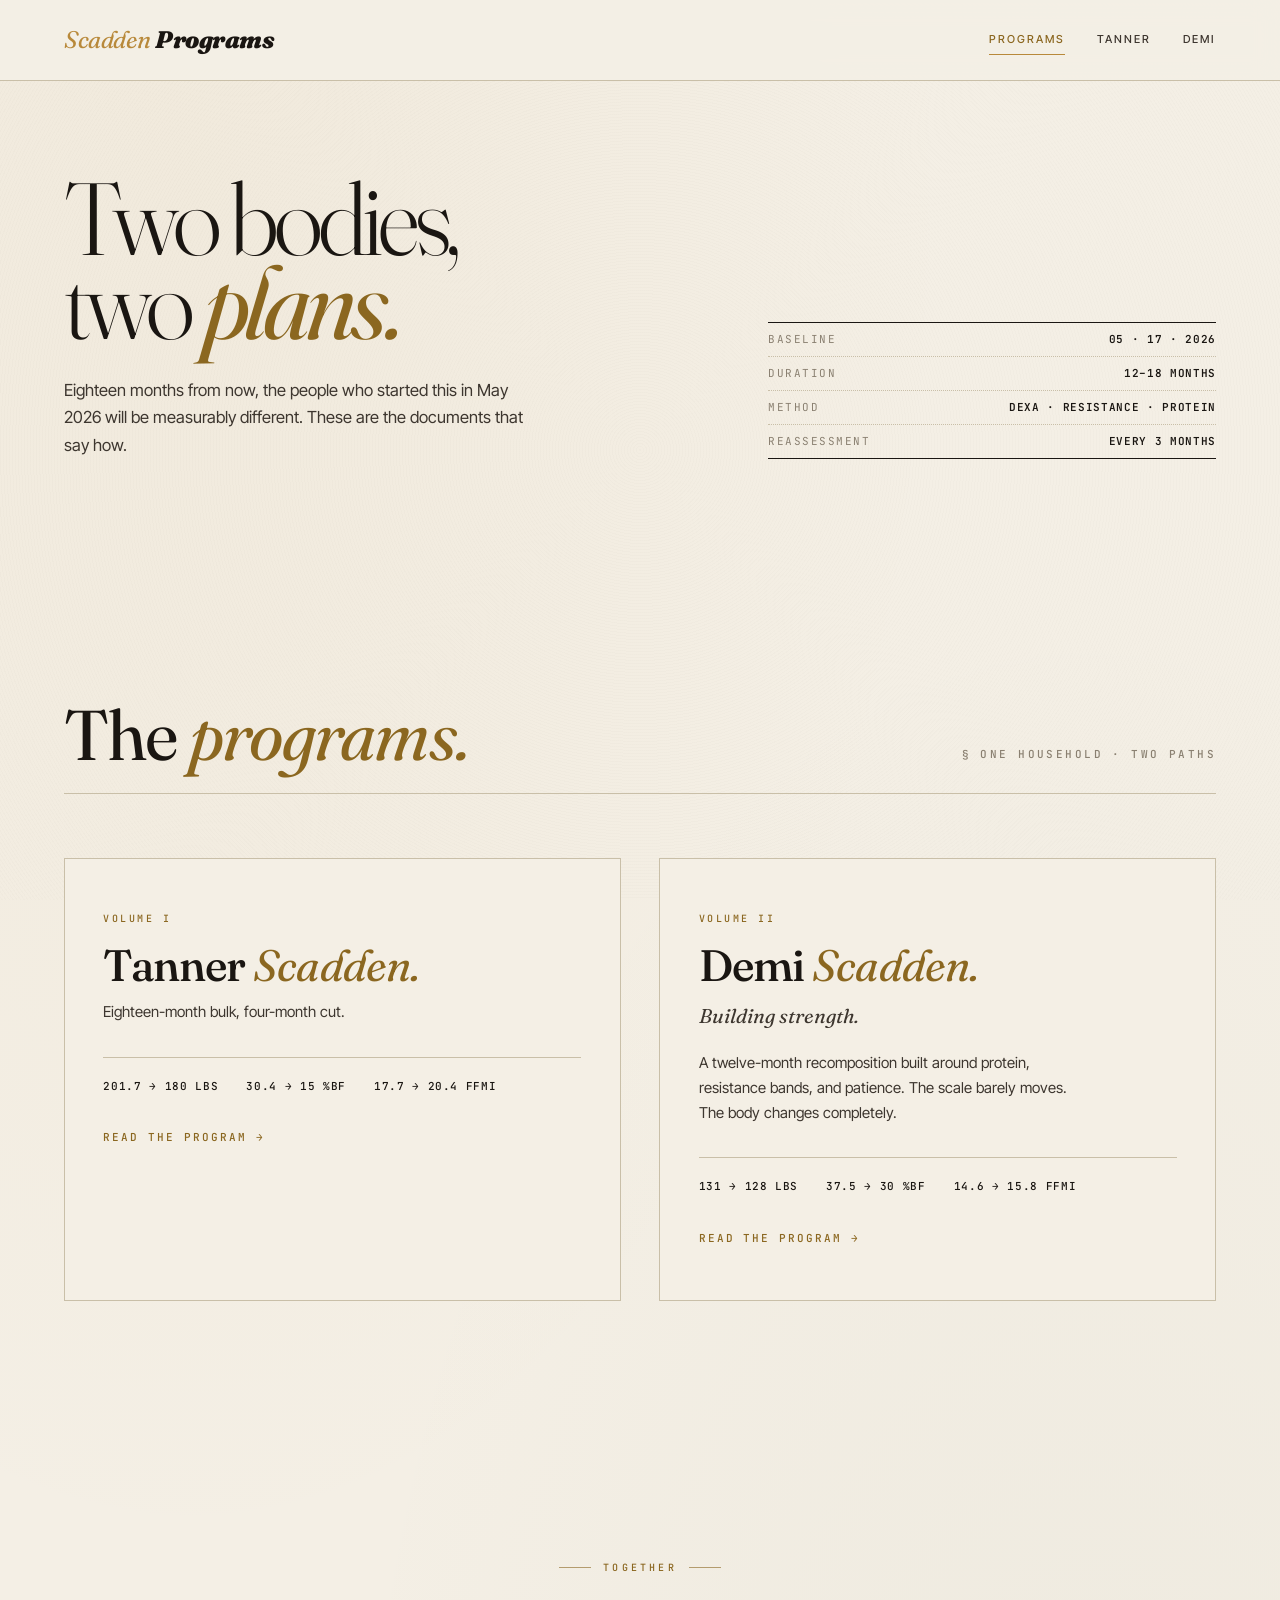
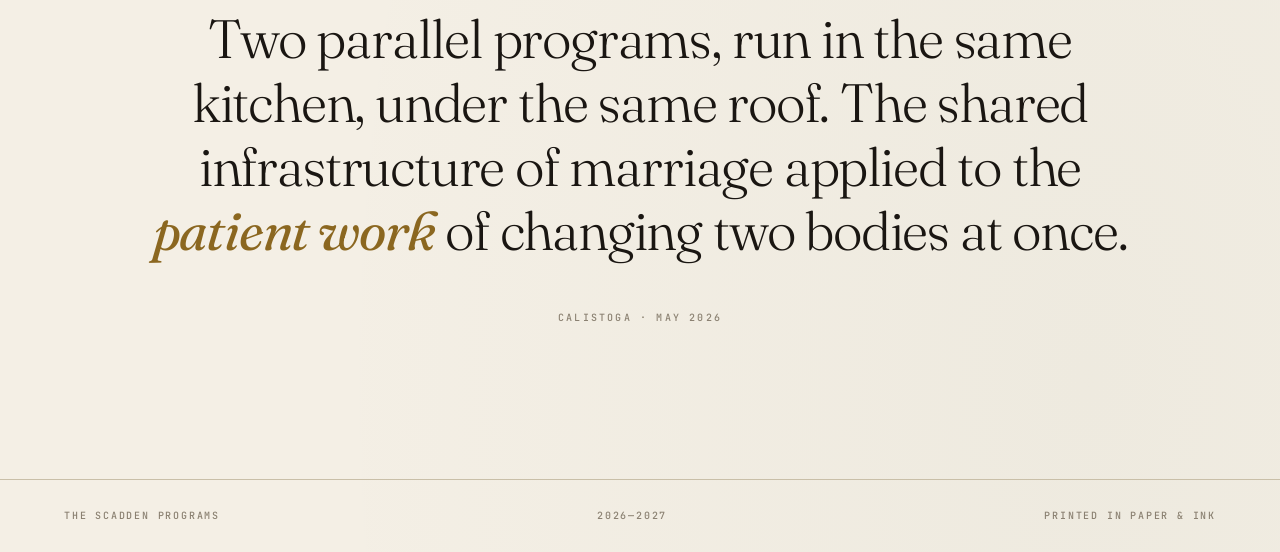
==== index.html @ eb746487 "Initial commit: Health goals site (excluding private health data) Co-authored-by: Cursor <cursoragen" ====
<!DOCTYPE html>
<html lang="en">
  <head>
    <meta charset="UTF-8" />
    <meta name="viewport" content="width=device-width, initial-scale=1.0" />
    <title>Scadden Programs</title>
    <link rel="preconnect" href="https://fonts.googleapis.com" />
    <link rel="preconnect" href="https://fonts.gstatic.com" crossorigin />
    <link
      href="https://fonts.googleapis.com/css2?family=Fraunces:ital,opsz,wght@0,9..144,300;0,9..144,400;0,9..144,500;0,9..144,600;0,9..144,700;0,9..144,900;1,9..144,300;1,9..144,400;1,9..144,500&family=JetBrains+Mono:wght@300;400;500;600&family=Inter+Tight:wght@300;400;500;600&display=swap"
      rel="stylesheet"
    />
    <link rel="stylesheet" href="css/site.css" />
  </head>
  <body>
    <header>
      <div class="masthead">
        <a href="index.html" class="logo"><span class="amp">Scadden</span> Programs</a>
      </div>
      <div class="header-nav">
        <nav class="site-nav" aria-label="Site">
          <a href="index.html" aria-current="page">Programs</a>
          <a href="tanner.html">Tanner</a>
          <a href="demi.html">Demi</a>
        </nav>
      </div>
    </header>

    <section class="hero landing-hero">
      <div>
        <h1 class="hero-title rise" style="animation-delay: 0.1s">
          Two bodies,<br />
          two <span class="em">plans.</span>
        </h1>
        <p class="hero-sub rise" style="animation-delay: 0.3s">
          Eighteen months from now, the people who started this in May 2026 will be measurably
          different. These are the documents that say how.
        </p>
      </div>
      <div class="hero-meta rise" style="animation-delay: 0.2s">
        <div class="line"><span>Baseline</span><span class="val">05 · 17 · 2026</span></div>
        <div class="line"><span>Duration</span><span class="val">12–18 months</span></div>
        <div class="line"><span>Method</span><span class="val">DEXA · resistance · protein</span></div>
        <div class="line"><span>Reassessment</span><span class="val">every 3 months</span></div>
      </div>
    </section>

    <section class="section programs-section">
      <div class="section-head">
        <h2 class="section-title">The <span class="em">programs.</span></h2>
        <div class="section-num">§ ONE HOUSEHOLD · TWO PATHS</div>
      </div>

      <div class="program-cards">
        <a class="program-card reveal" href="tanner.html">
          <div class="program-eyebrow">Volume I</div>
          <div class="program-name">Tanner <span class="em">Scadden.</span></div>
          <p class="program-desc">Eighteen-month bulk, four-month cut.</p>
          <div class="program-stats">
            <span>201.7 → 180 LBS</span>
            <span>30.4 → 15 %BF</span>
            <span>17.7 → 20.4 FFMI</span>
          </div>
          <span class="program-cta">Read the program →</span>
        </a>

        <a class="program-card reveal" href="demi.html">
          <div class="program-eyebrow">Volume II</div>
          <div class="program-name">Demi <span class="em">Scadden.</span></div>
          <p class="program-tagline">Building strength.</p>
          <p class="program-desc">
            A twelve-month recomposition built around protein, resistance bands, and patience. The
            scale barely moves. The body changes completely.
          </p>
          <div class="program-stats">
            <span>131 → 128 LBS</span>
            <span>37.5 → 30 %BF</span>
            <span>14.6 → 15.8 FFMI</span>
          </div>
          <span class="program-cta">Read the program →</span>
        </a>
      </div>
    </section>

    <section class="closing">
      <div class="closing-mark">TOGETHER</div>
      <p class="closing-quote">
        Two parallel programs, run in the same kitchen, under the same roof. The shared infrastructure
        of marriage applied to the <span class="em">patient work</span> of changing two bodies at once.
      </p>
      <div class="closing-sig">Calistoga · May 2026</div>
    </section>

    <footer>
      <div>The Scadden Programs</div>
      <div>2026—2027</div>
      <div>Printed in paper &amp; ink</div>
    </footer>

    <script>
      const observer = new IntersectionObserver(
        (entries) => {
          entries.forEach((e) => {
            if (e.isIntersecting) {
              e.target.classList.add("visible");
              observer.unobserve(e.target);
            }
          });
        },
        { threshold: 0.12, rootMargin: "0px 0px -40px 0px" },
      );
      document.querySelectorAll(".reveal").forEach((el) => {
        observer.observe(el);
      });
    </script>
  </body>
</html>
---- css/site.css ----
/* Scadden Family Fitness — editorial monograph (shared by all pages) */

:root {
  --ink: #1a1612;
  --ink-soft: #3d362f;
  --ink-mute: #5c5246;
  --paper: #f4efe5;
  --paper-warm: #ede5d3;
  --paper-deep: #e5dbc4;
  --gold: #b8893a;
  --gold-deep: #8b6720;
  --gold-light: #d9b975;
  --rust: #8b3a1f;
  --sage: #5a6e4f;
  --muted: #8a8071;
  --line: #c9bfa8;
  --line-soft: #dcd3bd;

  /* Hero snapshot: baseline vs program target (themes may override hues) */
  --hero-val-bad: #9a3838;
  --hero-val-good: #356348;
  --hero-val-neutral: var(--ink);
  --hero-val-target: var(--gold-deep);

  --fs-display: clamp(72px, 12vw, 184px);
  --fs-section: clamp(40px, 5.5vw, 72px);
  --fs-h3: clamp(24px, 2.4vw, 32px);

  --pad-x: clamp(24px, 5vw, 80px);
  --pad-y: clamp(64px, 9vw, 120px);
}

/* Demi — ivory, champagne wash, rose-gold chrome, mauve emphasis (specs/design-system.md) */
.theme-demi {
  --hero-val-bad: #a84355;
  --hero-val-good: #527a58;
  --ink: #2a2228;
  --ink-soft: #4a3e47;
  --ink-mute: #6b5e66;
  --paper: #faf7f2;
  --paper-warm: #f3ebe2;
  --paper-deep: #e5d9cc;
  --gold: #c9a07a;
  --gold-deep: #8f5f78;
  --gold-light: #e0c4a4;
  --rust: #8f5f78;
  --sage: #6d6560;
  --muted: #857880;
  /* Structural rules pick up rose gold so grids/cards read as metal trim */
  --line: color-mix(in srgb, var(--gold) 34%, #d0c4bb);
  --line-soft: color-mix(in srgb, var(--gold) 20%, #ebe3d8);
}

html.theme-demi body {
  background-image:
    radial-gradient(at 10% 8%, rgba(201, 160, 122, 0.16) 0px, transparent 48%),
    radial-gradient(at 92% 92%, rgba(201, 160, 122, 0.09) 0px, transparent 46%),
    radial-gradient(at 88% 12%, rgba(143, 95, 120, 0.06) 0px, transparent 50%);
}

html.theme-demi body::before {
  background-image: repeating-radial-gradient(
    circle at 50% 50%,
    rgba(42, 34, 40, 0.012) 0,
    rgba(42, 34, 40, 0.012) 1px,
    transparent 1px,
    transparent 3px
  );
}

html.theme-demi header {
  background: rgba(250, 247, 242, 0.92);
  border-bottom-color: color-mix(in srgb, var(--gold) 52%, var(--line));
  box-shadow: 0 1px 0 color-mix(in srgb, var(--gold) 35%, transparent);
}

html.theme-demi .targets-band,
html.theme-demi .rules-section {
  background: linear-gradient(165deg, #3d3238 0%, #2a2228 52%, #231c22 100%);
}

html.theme-demi .target-label {
  color: rgba(250, 247, 242, 0.58);
}

html.theme-demi .target-from {
  color: rgba(250, 247, 242, 0.38);
}

html.theme-demi .target-unit {
  color: rgba(250, 247, 242, 0.48);
}

html.theme-demi .rules-section .section-head {
  border-bottom-color: rgba(250, 247, 242, 0.22);
}

html.theme-demi .rules-section .section-num {
  color: rgba(250, 247, 242, 0.42);
}

html.theme-demi .rule-critical {
  background: rgba(250, 247, 242, 0.06);
  border-left-color: var(--gold-light);
}

html.theme-demi .rule-action {
  color: rgba(250, 247, 242, 0.75);
}

/* Demi — rose-gold chrome + mauve ink (no warm-brown utility tints from base theme) */
html.theme-demi .section-head {
  border-bottom-color: color-mix(in srgb, var(--gold) 48%, var(--line));
  box-shadow: 0 1px 0 color-mix(in srgb, var(--gold) 22%, transparent);
}

html.theme-demi .page-nav {
  border-left-color: color-mix(in srgb, var(--gold) 55%, var(--line));
}

html.theme-demi .targets-band::before {
  height: 2px;
  background: linear-gradient(
    to right,
    transparent 0%,
    color-mix(in srgb, var(--gold) 65%, transparent) 22%,
    var(--gold) 50%,
    color-mix(in srgb, var(--gold) 65%, transparent) 78%,
    transparent 100%
  );
  opacity: 1;
}

html.theme-demi .kitchen-col h3,
html.theme-demi .day-header {
  border-bottom-width: 2px;
  border-bottom-color: color-mix(in srgb, var(--gold) 62%, var(--ink));
}

html.theme-demi .day-card {
  border-color: color-mix(in srgb, var(--gold) 38%, var(--line));
  box-shadow: 0 0 0 1px color-mix(in srgb, var(--gold) 15%, transparent);
}

html.theme-demi .day-card:hover {
  box-shadow:
    0 0 0 1px color-mix(in srgb, var(--gold) 28%, transparent),
    0 16px 32px -8px rgb(from var(--ink) r g b / 0.11);
  border-color: var(--gold);
}

html.theme-demi .day-num {
  background: color-mix(in srgb, var(--paper-warm) 78%, var(--paper));
  outline: 1px solid color-mix(in srgb, var(--gold) 35%, transparent);
}

html.theme-demi .schedule-strip {
  background: color-mix(in srgb, var(--paper-warm) 55%, var(--paper));
  border: 1px solid color-mix(in srgb, var(--gold) 48%, var(--line));
  box-shadow:
    inset 0 0 0 1px color-mix(in srgb, var(--gold) 12%, transparent),
    0 0 24px -8px color-mix(in srgb, var(--gold) 25%, transparent);
}

html.theme-demi .ops-grid,
html.theme-demi .kitchen-grid {
  border-color: color-mix(in srgb, var(--gold) 42%, var(--line));
  box-shadow: 0 0 0 1px color-mix(in srgb, var(--gold) 12%, transparent);
}

html.theme-demi .training-inline-note {
  background: color-mix(in srgb, var(--paper-warm) 35%, var(--paper));
  border: 1px solid color-mix(in srgb, var(--gold) 35%, var(--line));
  border-left: 3px solid var(--gold);
  box-shadow: 0 0 20px -6px color-mix(in srgb, var(--gold) 22%, transparent);
}

html.theme-demi footer {
  border-top-width: 2px;
  border-top-color: color-mix(in srgb, var(--gold) 45%, var(--line));
  box-shadow: 0 -1px 0 color-mix(in srgb, var(--gold) 18%, transparent);
}

html.theme-demi .hero-title .em {
  color: var(--gold);
  text-shadow: 0 0 42px color-mix(in srgb, var(--gold) 38%, transparent);
}

html.theme-demi .logo .amp {
  text-shadow: 0 0 28px color-mix(in srgb, var(--gold) 32%, transparent);
}

/* Tanner — cool paper, electric blue accent, slate ink (specs/design-system.md) */
.theme-tanner {
  --hero-val-bad: #c23434;
  --hero-val-good: #047857;
  --ink: #1e293b;
  --ink-soft: #334155;
  --ink-mute: #475569;
  --paper: #f8fafc;
  --paper-warm: #f1f5f9;
  --paper-deep: #e2e8f0;
  --gold: #2563eb;
  --gold-deep: #1d4ed8;
  --gold-light: #93c5fd;
  --rust: #0369a1;
  --sage: #475569;
  --muted: #64748b;
  --line: #cbd5e1;
  --line-soft: #e2e8f0;
}

html.theme-tanner body {
  background-image:
    radial-gradient(at 14% 12%, rgba(37, 99, 235, 0.08) 0px, transparent 55%),
    radial-gradient(at 88% 88%, rgba(14, 165, 233, 0.055) 0px, transparent 52%);
}

html.theme-tanner body::before {
  background-image: repeating-radial-gradient(
    circle at 50% 50%,
    rgba(30, 41, 59, 0.014) 0,
    rgba(30, 41, 59, 0.014) 1px,
    transparent 1px,
    transparent 3px
  );
}

html.theme-tanner header {
  background: rgba(248, 250, 252, 0.92);
}

html.theme-tanner .targets-band,
html.theme-tanner .rules-section {
  background: linear-gradient(165deg, #1e3a5f 0%, #0f172a 52%, #0a1628 100%);
}

html.theme-tanner .target-label {
  color: rgba(248, 250, 252, 0.58);
}

html.theme-tanner .target-from {
  color: rgba(248, 250, 252, 0.38);
}

html.theme-tanner .target-unit {
  color: rgba(248, 250, 252, 0.48);
}

html.theme-tanner .rules-section .section-head {
  border-bottom-color: rgba(248, 250, 252, 0.22);
}

html.theme-tanner .rules-section .section-num {
  color: rgba(248, 250, 252, 0.42);
}

html.theme-tanner .rule-critical {
  background: rgba(248, 250, 252, 0.06);
  border-left-color: var(--gold-light);
}

html.theme-tanner .rule-action {
  color: rgba(248, 250, 252, 0.75);
}

html.theme-tanner .kitchen-col h3,
html.theme-tanner .day-header {
  border-bottom-color: color-mix(in srgb, var(--gold) 28%, var(--ink));
}

html.theme-tanner .day-card:hover {
  box-shadow: 0 16px 32px -8px rgb(from var(--ink) r g b / 0.11);
}

html.theme-tanner .day-num {
  background: color-mix(in srgb, var(--paper-warm) 78%, var(--paper));
}

html.theme-tanner .schedule-strip {
  background: color-mix(in srgb, var(--paper-warm) 55%, var(--paper));
  border-color: color-mix(in srgb, var(--gold) 20%, var(--line));
}

html.theme-tanner .training-inline-note {
  background: color-mix(in srgb, var(--paper-warm) 35%, var(--paper));
  border: 1px solid var(--line);
  border-left: 2px solid var(--gold);
}

html.theme-tanner footer {
  border-top-color: color-mix(in srgb, var(--gold) 18%, var(--line));
}

html.theme-tanner .hero-title {
  font-size: clamp(38px, 6vw, 88px);
  line-height: 0.9;
}

html.theme-tanner .hero-title .em {
  color: var(--gold);
}

*,
*::before,
*::after {
  margin: 0;
  padding: 0;
  box-sizing: border-box;
}

html {
  scroll-behavior: smooth;
  -webkit-font-smoothing: antialiased;
  -moz-osx-font-smoothing: grayscale;
}

body {
  background: var(--paper);
  color: var(--ink);
  font-family: "Inter Tight", system-ui, sans-serif;
  font-weight: 400;
  line-height: 1.55;
  overflow-x: hidden;
  text-rendering: optimizeLegibility;
  background-image:
    radial-gradient(at 15% 8%, rgba(184, 137, 58, 0.05) 0px, transparent 50%),
    radial-gradient(at 85% 92%, rgba(90, 110, 79, 0.04) 0px, transparent 50%);
}

body::before {
  content: "";
  position: fixed;
  inset: 0;
  pointer-events: none;
  z-index: 1;
  background-image: repeating-radial-gradient(
    circle at 50% 50%,
    rgba(26, 22, 18, 0.012) 0,
    rgba(26, 22, 18, 0.012) 1px,
    transparent 1px,
    transparent 3px
  );
  mix-blend-mode: multiply;
}

.serif {
  font-family: "Fraunces", Georgia, serif;
}

.mono {
  font-family: "JetBrains Mono", monospace;
}

/* ============ SHARED ============ */
.section {
  padding: var(--pad-y) var(--pad-x);
  position: relative;
  z-index: 2;
}

.section-head {
  display: grid;
  grid-template-columns: 1fr auto;
  gap: 32px;
  align-items: end;
  margin-bottom: 64px;
  padding-bottom: 24px;
  border-bottom: 1px solid var(--line);
}

.section-title {
  font-family: "Fraunces", serif;
  font-size: var(--fs-section);
  font-weight: 400;
  letter-spacing: -0.025em;
  line-height: 0.95;
  color: var(--ink);
}

.section-title .em {
  font-style: italic;
  color: var(--gold-deep);
  font-weight: 400;
}

.section-num {
  font-family: "JetBrains Mono", monospace;
  font-size: 11px;
  font-weight: 500;
  color: var(--muted);
  letter-spacing: 0.22em;
  white-space: nowrap;
  padding-bottom: 6px;
}

/* ============ HEADER ============ */
header {
  padding: 28px var(--pad-x);
  border-bottom: 1px solid var(--line);
  display: flex;
  justify-content: space-between;
  align-items: center;
  flex-wrap: wrap;
  row-gap: 12px;
  position: sticky;
  top: 0;
  z-index: 50;
  background: rgba(244, 239, 229, 0.92);
  backdrop-filter: blur(12px);
  -webkit-backdrop-filter: blur(12px);
}

.masthead {
  display: flex;
  align-items: baseline;
  gap: 24px;
  flex-wrap: wrap;
}

.logo {
  font-family: "Fraunces", serif;
  font-weight: 900;
  font-style: italic;
  font-size: 24px;
  letter-spacing: -0.02em;
  color: var(--ink);
  line-height: 1;
}

a.logo {
  text-decoration: none;
  color: inherit;
  transition: opacity 0.25s ease;
}

a.logo:hover {
  opacity: 0.88;
}

a.logo:focus-visible {
  outline: 2px solid var(--gold-deep);
  outline-offset: 4px;
  opacity: 1;
}

.logo .amp {
  color: var(--gold);
  font-weight: 400;
}

.header-nav {
  display: flex;
  align-items: center;
  justify-content: flex-end;
  gap: clamp(20px, 2.5vw, 36px);
  flex-wrap: wrap;
}

.site-nav,
.page-nav {
  display: flex;
  gap: clamp(20px, 2.5vw, 32px);
  flex-wrap: wrap;
  align-items: center;
}

.page-nav {
  padding-left: clamp(16px, 2vw, 28px);
  border-left: 1px solid var(--line);
}

.site-nav a,
.page-nav a {
  color: var(--ink-soft);
  text-decoration: none;
  font-size: 11px;
  letter-spacing: 0.18em;
  text-transform: uppercase;
  font-weight: 500;
  position: relative;
  transition: color 0.3s ease;
}

.site-nav a:hover,
.page-nav a:hover {
  color: var(--gold-deep);
}

.site-nav a::after,
.page-nav a::after {
  content: "";
  position: absolute;
  left: 0;
  right: 100%;
  bottom: -6px;
  height: 1px;
  background: var(--gold);
  transition: right 0.4s ease;
}

.site-nav a:hover::after,
.page-nav a:hover::after {
  right: 0;
}

.site-nav a:focus-visible,
.page-nav a:focus-visible {
  outline: 2px solid var(--gold-deep);
  outline-offset: 4px;
}

.site-nav a[aria-current="page"],
.page-nav a[aria-current="page"] {
  color: var(--gold-deep);
}

.site-nav a[aria-current="page"]::after,
.page-nav a[aria-current="page"]::after {
  right: 0;
}

/* ============ HERO ============ */
.hero {
  padding: clamp(48px, 8vw, 96px) var(--pad-x) clamp(80px, 10vw, 128px);
  position: relative;
  z-index: 2;
  display: grid;
  grid-template-columns: 1.4fr 1fr;
  gap: clamp(40px, 6vw, 96px);
  align-items: end;
}

.hero-title {
  font-family: "Fraunces", serif;
  font-size: var(--fs-display);
  font-weight: 300;
  letter-spacing: -0.045em;
  line-height: 0.82;
  color: var(--ink);
}

.hero-title .em {
  font-style: italic;
  font-weight: 400;
  color: var(--gold-deep);
}

.hero-sub {
  margin-top: 32px;
  font-size: clamp(15px, 1.3vw, 17px);
  color: var(--ink-soft);
  max-width: 480px;
  line-height: 1.65;
  font-weight: 400;
}

.hero-meta {
  display: flex;
  flex-direction: column;
  gap: 0;
  font-family: "JetBrains Mono", monospace;
  font-size: 11px;
  letter-spacing: 0.14em;
  text-transform: uppercase;
  color: var(--muted);
  align-self: end;
}

.hero-meta .line {
  display: flex;
  justify-content: space-between;
  align-items: baseline;
  border-bottom: 1px dotted var(--line);
  padding: 8px 0;
  transition: border-color 0.3s;
  gap: 16px;
}

.hero-meta .line.hero-meta-line--gloss {
  align-items: flex-start;
}

.hero-meta .hero-meta-term {
  flex: 1;
  min-width: min(14rem, 100%);
}

.hero-meta .hero-meta-term abbr {
  text-decoration: none;
}

.hero-meta .metric-gloss {
  font-family: "Inter Tight", system-ui, sans-serif;
  font-size: clamp(9px, 0.75vw, 10px);
  font-weight: 400;
  letter-spacing: 0.01em;
  line-height: 1.28;
  text-transform: none;
  color: var(--ink-mute);
}

.hero-meta .line:first-child {
  border-top: 1px solid var(--ink);
}

.hero-meta .line:last-child {
  border-bottom: 1px solid var(--ink);
}

.hero-meta .line:hover {
  border-bottom-color: var(--gold);
}

.hero-meta .val {
  color: var(--ink);
  font-weight: 600;
  letter-spacing: 0.06em;
  font-family: "JetBrains Mono", monospace;
  text-align: right;
}

.hero-meta .val-range {
  display: inline-flex;
  flex-wrap: wrap;
  justify-content: flex-end;
  align-items: baseline;
  gap: 0.35em;
  max-width: min(100%, 20rem);
}

.hero-meta .val-now {
  font-weight: 600;
  color: var(--ink);
}

.hero-meta .val-arrow {
  color: var(--muted);
  font-weight: 400;
  letter-spacing: 0;
}

.hero-meta .val-goal {
  color: var(--hero-val-target);
  font-weight: 600;
}

.hero-meta .val-now.val-status--bad {
  color: var(--hero-val-bad);
}

.hero-meta .val-now.val-status--good {
  color: var(--hero-val-good);
}

.hero-meta .val-now.val-status--neutral {
  color: var(--hero-val-neutral);
}

.hero-meta .val-metric-plain.val-status--bad,
.hero-meta .val-metric-plain.val-status--good,
.hero-meta .val-metric-plain.val-status--neutral {
  font-weight: 600;
  letter-spacing: 0.06em;
}

.hero-meta .val-metric-plain.val-status--bad {
  color: var(--hero-val-bad);
}

.hero-meta .val-metric-plain.val-status--good {
  color: var(--hero-val-good);
}

.hero-meta .val-metric-plain.val-status--neutral {
  color: var(--hero-val-neutral);
}

.hero-meta .val-range .val-goal {
  font-weight: 700;
}

.hero-metrics-legend {
  display: flex;
  flex-wrap: wrap;
  justify-content: flex-end;
  gap: 12px 20px;
  margin-top: 12px;
  padding-top: 10px;
  border-top: 1px dotted var(--line-soft);
  font-family: "JetBrains Mono", monospace;
  font-size: 9px;
  letter-spacing: 0.12em;
  text-transform: uppercase;
  color: var(--ink-mute);
}

.hero-metrics-legend span {
  display: inline-flex;
  align-items: center;
  gap: 7px;
  white-space: nowrap;
}

.hero-metrics-legend i {
  display: inline-block;
  width: 9px;
  height: 9px;
  border-radius: 1px;
  flex-shrink: 0;
}

.hero-metrics-legend i[data-tone="bad"] {
  background: var(--hero-val-bad);
}

.hero-metrics-legend i[data-tone="good"] {
  background: var(--hero-val-good);
}

.hero-metrics-legend i[data-tone="neutral"] {
  background: var(--line);
  box-shadow: inset 0 0 0 1px color-mix(in srgb, var(--ink) 18%, transparent);
}

.hero-metrics-legend i[data-tone="goal"] {
  background: linear-gradient(
    135deg,
    var(--hero-val-target),
    color-mix(in srgb, var(--hero-val-target) 55%, var(--paper))
  );
}

.hero-mark {
  position: absolute;
  top: clamp(48px, 8vw, 96px);
  right: var(--pad-x);
  font-family: "JetBrains Mono", monospace;
  font-size: 10px;
  font-weight: 500;
  letter-spacing: 0.25em;
  color: var(--gold-deep);
  writing-mode: vertical-rl;
  text-orientation: mixed;
  opacity: 0.7;
}

/* ============ TARGETS BAND ============ */
.targets-band {
  background: var(--ink);
  color: var(--paper);
  padding: clamp(56px, 7vw, 88px) var(--pad-x);
  position: relative;
  z-index: 2;
  overflow: hidden;
}

.targets-band::before {
  content: "";
  position: absolute;
  top: 0;
  left: 0;
  right: 0;
  height: 1px;
  background: linear-gradient(to right, transparent, var(--gold), transparent);
}

.targets-eyebrow {
  font-family: "JetBrains Mono", monospace;
  font-size: 10px;
  font-weight: 500;
  letter-spacing: 0.28em;
  text-transform: uppercase;
  color: var(--gold-light);
  margin-bottom: 40px;
  display: flex;
  align-items: center;
  gap: 16px;
}

.targets-eyebrow::before,
.targets-eyebrow::after {
  content: "";
  flex: 0 0 32px;
  height: 1px;
  background: var(--gold-light);
  opacity: 0.5;
}

.targets-grid {
  display: grid;
  grid-template-columns: repeat(4, 1fr);
  gap: clamp(32px, 4vw, 64px);
}

.target {
  position: relative;
  padding-top: 24px;
}

.target::before {
  content: attr(data-num);
  position: absolute;
  top: 0;
  left: 0;
  font-family: "JetBrains Mono", monospace;
  font-size: 10px;
  font-weight: 500;
  color: var(--gold-light);
  letter-spacing: 0.15em;
}

.target-label {
  font-size: 10px;
  font-weight: 500;
  letter-spacing: 0.22em;
  text-transform: uppercase;
  color: rgba(244, 239, 229, 0.55);
  margin-bottom: 16px;
}

.target-flow {
  display: flex;
  align-items: baseline;
  gap: 14px;
  font-family: "Fraunces", serif;
  flex-wrap: wrap;
}

.target-from {
  font-size: 18px;
  font-weight: 300;
  color: rgba(244, 239, 229, 0.35);
  text-decoration: line-through;
  text-decoration-thickness: 1px;
  letter-spacing: -0.01em;
}

.target-arrow {
  color: var(--gold);
  font-size: 14px;
  font-weight: 300;
}

.target-to {
  font-size: clamp(40px, 4.5vw, 52px);
  font-weight: 500;
  color: var(--paper);
  letter-spacing: -0.035em;
  line-height: 1;
}

.target-to .em {
  color: var(--gold-light);
  font-style: italic;
  font-weight: 400;
}

.target-unit {
  font-family: "JetBrains Mono", monospace;
  font-size: 10px;
  font-weight: 500;
  color: rgba(244, 239, 229, 0.45);
  margin-top: 10px;
  letter-spacing: 0.12em;
}

/* ============ TIMELINE ============ */
.timeline {
  position: relative;
  padding-left: 48px;
  max-width: 1320px;
}

.timeline::before {
  content: "";
  position: absolute;
  left: 8px;
  top: 32px;
  bottom: 32px;
  width: 1px;
  background: linear-gradient(
    to bottom,
    var(--gold) 0%,
    var(--gold) 66%,
    var(--rust) 66%,
    var(--rust) 100%
  );
}

.timeline.timeline-recomp::before {
  background: var(--gold);
}

.milestone {
  display: grid;
  grid-template-columns: 160px 1.2fr 1fr;
  gap: clamp(24px, 4vw, 56px);
  padding: 36px 0;
  border-bottom: 1px dotted var(--line);
  position: relative;
}

.milestone:last-child {
  border-bottom: none;
}

.milestone::before {
  content: "";
  position: absolute;
  left: -48px;
  top: 46px;
  width: 17px;
  height: 17px;
  border-radius: 50%;
  background: var(--paper);
  border: 2px solid var(--gold);
  transition:
    transform 0.3s ease,
    background 0.3s ease;
}

.milestone:hover::before {
  transform: scale(1.3);
  background: var(--gold-light);
}

.milestone.cut::before {
  border-color: var(--rust);
}

.milestone.cut:hover::before {
  background: var(--rust);
}

.milestone.done::before {
  background: var(--gold);
}

.milestone-month {
  font-family: "JetBrains Mono", monospace;
  font-size: 10px;
  font-weight: 500;
  color: var(--muted);
  letter-spacing: 0.16em;
  text-transform: uppercase;
  padding-top: 8px;
}

.milestone-month .big {
  display: block;
  font-family: "Fraunces", serif;
  font-size: clamp(48px, 5vw, 64px);
  color: var(--ink);
  letter-spacing: -0.035em;
  line-height: 0.9;
  margin-bottom: 8px;
  font-weight: 300;
}

.milestone-month.cut .big {
  color: var(--rust);
}

.milestone-content {
  padding-top: 6px;
}

.milestone-title {
  font-family: "Fraunces", serif;
  font-size: var(--fs-h3);
  font-weight: 400;
  letter-spacing: -0.018em;
  line-height: 1.15;
  color: var(--ink);
}

.milestone-title .em {
  font-style: italic;
  color: var(--gold-deep);
}

.milestone-meta {
  font-size: 14px;
  color: var(--ink-soft);
  margin-top: 14px;
  line-height: 1.6;
  max-width: 42ch;
}

.milestone-stats {
  display: grid;
  grid-template-columns: repeat(2, 1fr);
  gap: 10px 32px;
  align-self: start;
  padding-top: 12px;
}

.stat {
  display: flex;
  justify-content: space-between;
  align-items: baseline;
  border-bottom: 1px dotted var(--line);
  padding-bottom: 6px;
  transition: border-color 0.3s;
  gap: 12px;
}

.stat:hover {
  border-bottom-color: var(--gold);
}

.stat-label {
  font-family: "JetBrains Mono", monospace;
  font-size: 10px;
  font-weight: 500;
  color: var(--muted);
  letter-spacing: 0.12em;
  text-transform: uppercase;
}

.stat-val {
  font-family: "Fraunces", serif;
  font-size: 20px;
  font-weight: 500;
  letter-spacing: -0.01em;
  text-align: right;
}

.stat-val .em {
  color: var(--gold-deep);
  font-style: italic;
}

/* ============ DAILY OPERATIONS ============ */
.ops-section {
  background: var(--paper-warm);
  border-top: 1px solid var(--line);
  border-bottom: 1px solid var(--line);
}

.supplement-wrap {
  max-width: 1320px;
  margin: 0 auto;
  padding: 0 var(--pad-x) clamp(48px, 6vw, 80px);
}

.supplement {
  border: 1px solid var(--line);
  background: var(--paper);
  padding: clamp(28px, 3vw, 44px);
  display: grid;
  grid-template-columns: 1fr 1fr;
  gap: clamp(28px, 4vw, 48px);
  align-items: start;
}

.supplement-eyebrow {
  font-family: "JetBrains Mono", monospace;
  font-size: 10px;
  font-weight: 500;
  letter-spacing: 0.25em;
  text-transform: uppercase;
  color: var(--gold-deep);
  margin-bottom: 12px;
}

.supplement-title {
  font-family: "Fraunces", serif;
  font-size: clamp(22px, 2.2vw, 28px);
  font-weight: 400;
  letter-spacing: -0.02em;
  margin-bottom: 16px;
}

.supplement-title .em {
  font-style: italic;
  color: var(--gold-deep);
}

.supplement-body {
  font-size: 15px;
  color: var(--ink-soft);
  line-height: 1.65;
  max-width: 52ch;
}

.supplement-body.pull {
  font-family: "Fraunces", serif;
  font-size: 17px;
  line-height: 1.55;
  color: var(--ink-soft);
}

.supplement-body .em {
  font-style: italic;
  color: var(--gold-deep);
}

.modality-table {
  width: 100%;
  border-collapse: collapse;
  font-size: 13px;
}

.modality-table th,
.modality-table td {
  text-align: left;
  padding: 10px 12px 10px 0;
  border-bottom: 1px dotted var(--line-soft);
  vertical-align: top;
}

.modality-table th {
  font-family: "JetBrains Mono", monospace;
  font-size: 10px;
  font-weight: 500;
  letter-spacing: 0.14em;
  text-transform: uppercase;
  color: var(--muted);
}

.modality-table td:first-child {
  font-weight: 500;
  color: var(--ink);
}

.modality-note {
  margin-top: 16px;
  font-size: 12px;
  color: var(--ink-soft);
  line-height: 1.55;
}

.modality-kicker {
  font-family: "JetBrains Mono", monospace;
  font-size: 10px;
  font-weight: 600;
  letter-spacing: 0.14em;
  text-transform: uppercase;
  color: var(--gold-deep);
}

.ops-grid {
  display: grid;
  grid-template-columns: repeat(4, 1fr);
  gap: 0;
  border: 1px solid var(--line);
  background: var(--paper);
}

.ops-card {
  padding: clamp(32px, 3.5vw, 48px) clamp(28px, 2.8vw, 40px);
  border-right: 1px solid var(--line);
  position: relative;
  transition: background 0.4s ease;
  min-height: 320px;
}

.ops-card:last-child {
  border-right: none;
}

.ops-card:hover {
  background: var(--paper-warm);
}

.ops-card .num-decor {
  position: absolute;
  top: 24px;
  right: 32px;
  font-family: "Fraunces", serif;
  font-size: clamp(72px, 8vw, 112px);
  font-weight: 300;
  color: var(--gold-light);
  line-height: 1;
  letter-spacing: -0.05em;
  font-style: italic;
  opacity: 0.38;
  pointer-events: none;
  user-select: none;
}

.ops-eyebrow {
  font-family: "JetBrains Mono", monospace;
  font-size: 10px;
  font-weight: 500;
  letter-spacing: 0.25em;
  text-transform: uppercase;
  color: var(--gold-deep);
  margin-bottom: 14px;
  position: relative;
  z-index: 1;
  display: inline-flex;
  align-items: center;
  gap: 8px;
}

.ops-eyebrow::before {
  content: "";
  width: 18px;
  height: 1px;
  background: var(--gold-deep);
}

.ops-title {
  font-family: "Fraunces", serif;
  font-size: var(--fs-h3);
  font-weight: 400;
  letter-spacing: -0.02em;
  line-height: 1.05;
  margin-bottom: 28px;
  position: relative;
  z-index: 1;
}

.ops-title .em {
  font-style: italic;
  color: var(--gold-deep);
}

.ops-list {
  list-style: none;
  position: relative;
  z-index: 1;
}

.ops-list li {
  display: flex;
  justify-content: space-between;
  align-items: baseline;
  padding: 11px 0;
  border-bottom: 1px dotted var(--line-soft);
  font-size: 13.5px;
  transition: border-color 0.3s;
  gap: 12px;
}

.ops-list li:last-child {
  border-bottom: none;
}

.ops-list li:hover {
  border-bottom-color: var(--gold);
}

.ops-list .label {
  color: var(--ink-soft);
}

.ops-list .value {
  font-family: "JetBrains Mono", monospace;
  font-weight: 500;
  color: var(--ink);
  letter-spacing: -0.01em;
  font-size: 12.5px;
  text-align: right;
}

/* ============ KITCHEN (Demi) ============ */
.kitchen-section {
  background: var(--paper-warm);
  border-top: 1px solid var(--line);
  border-bottom: 1px solid var(--line);
}

.kitchen-grid {
  display: grid;
  grid-template-columns: repeat(4, 1fr);
  gap: 0;
  border: 1px solid var(--line);
  background: var(--paper);
}

.kitchen-col {
  padding: clamp(24px, 2.5vw, 36px) clamp(20px, 2vw, 28px);
  border-right: 1px solid var(--line);
}

.kitchen-col:last-child {
  border-right: none;
}

.kitchen-col h3 {
  font-family: "JetBrains Mono", monospace;
  font-size: 10px;
  font-weight: 500;
  letter-spacing: 0.22em;
  text-transform: uppercase;
  color: var(--gold-deep);
  margin-bottom: 20px;
  padding-bottom: 12px;
  border-bottom: 1px solid var(--ink);
}

.meal-rows {
  list-style: none;
}

.meal-rows li {
  padding: 12px 0;
  border-bottom: 1px dotted var(--line-soft);
  font-size: 13px;
  color: var(--ink-soft);
  line-height: 1.45;
}

.meal-rows li:last-child {
  border-bottom: none;
}

.meal-name {
  display: block;
  color: var(--ink);
  font-weight: 500;
  margin-bottom: 6px;
}

.meal-meta {
  font-family: "JetBrains Mono", monospace;
  font-size: 10px;
  letter-spacing: 0.08em;
  color: var(--muted);
  text-transform: uppercase;
  display: block;
  margin-top: 6px;
}

/* ============ TRAINING ============ */
.training-intro {
  font-family: "Fraunces", serif;
  font-size: 17px;
  font-style: italic;
  color: var(--ink-soft);
  max-width: 62ch;
  line-height: 1.55;
  margin-bottom: 28px;
}

.schedule-grid {
  display: grid;
  grid-template-columns: repeat(auto-fit, minmax(120px, 1fr));
  gap: 1px;
  background: var(--line);
  margin-bottom: 32px;
  margin-left: calc(-1 * var(--pad-x));
  margin-right: calc(-1 * var(--pad-x));
  width: 100vw;
  position: relative;
  left: 50%;
  right: 50%;
  margin-left: -50vw;
  margin-right: -50vw;
  border-top: 1px solid var(--line);
  border-bottom: 1px solid var(--line);
}

@media (max-width: 768px) {
  .schedule-grid {
    grid-template-columns: repeat(auto-fit, minmax(100px, 1fr));
  }
}

.schedule-day {
  background: var(--paper);
  padding: clamp(20px, 3vw, 32px) clamp(16px, 2vw, 24px);
  display: flex;
  flex-direction: column;
  gap: 8px;
  text-align: center;
  transition: background 0.2s ease;
}

.schedule-day:hover {
  background: var(--bg);
}

.schedule-day--rest {
  background: var(--bg);
  opacity: 0.6;
}

.schedule-day--recovery {
  background: var(--bg);
}

.schedule-day-name {
  font-family: "JetBrains Mono", monospace;
  font-size: 10px;
  font-weight: 600;
  letter-spacing: 0.1em;
  color: var(--muted);
  text-transform: uppercase;
  margin-bottom: 4px;
}

.schedule-day-workout {
  font-family: "Inter Tight", sans-serif;
  font-size: clamp(14px, 1.5vw, 18px);
  font-weight: 600;
  color: var(--text);
  letter-spacing: -0.01em;
  text-transform: uppercase;
}

.schedule-day-focus {
  font-family: "Inter Tight", sans-serif;
  font-size: clamp(11px, 1.2vw, 13px);
  font-weight: 400;
  color: var(--muted);
  font-style: italic;
}

.split-grid {
  display: grid;
  grid-template-columns: repeat(4, 1fr);
  gap: clamp(16px, 2vw, 28px);
}

.split-grid.cols-5 {
  grid-template-columns: repeat(5, 1fr);
}

.training-flex {
  display: flex;
  flex-direction: column;
  gap: clamp(16px, 2vw, 24px);
}

.workouts-grid {
  display: grid;
  grid-template-columns: repeat(5, minmax(280px, 1fr));
  gap: clamp(16px, 2vw, 24px);
  overflow-x: auto;
  padding-bottom: 8px;
}

@media (max-width: 1200px) {
  .workouts-grid {
    grid-template-columns: repeat(5, minmax(260px, 320px));
  }
}

@media (max-width: 768px) {
  .workouts-grid {
    grid-template-columns: repeat(5, minmax(240px, 280px));
  }
}

.training-row {
  display: grid;
  grid-template-columns: repeat(5, 1fr);
  gap: clamp(16px, 2vw, 24px);
}

.training-row.row-3 {
  grid-template-columns: 1fr;
  max-width: 440px;
}

.day-card {
  border: 1px solid var(--line);
  padding: clamp(28px, 2.5vw, 36px) clamp(22px, 2vw, 28px);
  background: var(--paper);
  position: relative;
  transition:
    transform 0.3s ease,
    box-shadow 0.3s ease,
    border-color 0.3s ease;
}

.day-card:hover {
  transform: translateY(-3px);
  box-shadow: 0 16px 32px -8px rgba(26, 22, 18, 0.1);
  border-color: var(--gold);
}

.day-card:focus-within {
  border-color: var(--gold-deep);
}

.day-header {
  display: flex;
  justify-content: space-between;
  align-items: flex-end;
  margin-bottom: 24px;
  padding-bottom: 14px;
  border-bottom: 1px solid var(--ink);
  gap: 8px;
}

.day-name {
  font-family: "Fraunces", serif;
  font-size: 24px;
  font-weight: 500;
  letter-spacing: -0.015em;
  line-height: 1;
}

.day-name .em {
  font-style: italic;
  color: var(--gold-deep);
  font-weight: 400;
}

.day-num {
  font-family: "JetBrains Mono", monospace;
  font-size: 10px;
  font-weight: 500;
  color: var(--muted);
  letter-spacing: 0.2em;
  background: var(--paper-warm);
  padding: 4px 8px;
  border-radius: 2px;
  flex-shrink: 0;
}

.exercise-list {
  list-style: none;
}

.exercise-list li {
  display: grid;
  grid-template-columns: 1fr auto;
  gap: 4px 12px;
  padding: 9px 0;
  font-size: 13px;
  border-bottom: 1px dotted var(--line-soft);
  align-items: baseline;
}

.exercise-list li.has-note {
  grid-template-columns: 1fr auto;
}

.exercise-list li:last-child {
  border-bottom: none;
}

.ex-name {
  color: var(--ink-soft);
}

.ex-scheme {
  font-family: "JetBrains Mono", monospace;
  font-size: 11px;
  font-weight: 500;
  color: var(--gold-deep);
  letter-spacing: 0.04em;
  white-space: nowrap;
}

.ex-note {
  grid-column: 1 / -1;
  font-size: 12px;
  color: var(--muted);
  line-height: 1.45;
  font-style: italic;
}

.training-inline-note {
  border-left: 2px solid var(--gold);
  padding: 18px 24px;
  background: var(--paper);
  border: 1px solid var(--line);
  font-size: 14px;
  color: var(--ink-soft);
  line-height: 1.6;
}

.training-inline-note strong {
  font-family: "JetBrains Mono", monospace;
  font-size: 10px;
  letter-spacing: 0.14em;
  text-transform: uppercase;
  color: var(--ink);
  display: block;
  margin-bottom: 8px;
}

/* ============ PROGRESSION ============ */
.progression-block {
  margin-bottom: clamp(48px, 6vw, 72px);
  max-width: 900px;
}

.progression-list {
  list-style: none;
  margin-top: 20px;
}

.progression-list li {
  display: grid;
  grid-template-columns: 48px 1fr;
  gap: 16px 24px;
  padding: 16px 0;
  border-bottom: 1px dotted var(--line-soft);
  align-items: start;
}

.progression-list li:last-child {
  border-bottom: none;
}

.prog-num {
  font-family: "JetBrains Mono", monospace;
  font-size: 11px;
  font-weight: 600;
  color: var(--gold-deep);
  letter-spacing: 0.08em;
  padding-top: 3px;
}

.prog-body {
  font-family: "Fraunces", serif;
  font-size: 17px;
  line-height: 1.45;
  color: var(--ink-soft);
}

.progression-foot {
  margin-top: 20px;
  font-family: "Fraunces", serif;
  font-size: 15px;
  font-style: italic;
  color: var(--ink-soft);
  max-width: 56ch;
  line-height: 1.55;
}

/* ============ RULES SECTION ============ */
.rules-section {
  background: var(--ink);
  color: var(--paper);
}

.rules-section .section-title {
  color: var(--paper);
}

.rules-section .section-title .em {
  color: var(--gold-light);
}

.rules-section .section-head {
  border-bottom-color: rgba(244, 239, 229, 0.2);
}

.rules-section .section-num {
  color: rgba(244, 239, 229, 0.4);
}

.rules-grid {
  display: grid;
  grid-template-columns: repeat(2, 1fr);
  gap: clamp(32px, 4vw, 56px) clamp(48px, 6vw, 96px);
}

.rule {
  border-left: 2px solid var(--gold);
  padding: 6px 0 6px 28px;
  transition:
    border-left-color 0.3s ease,
    padding-left 0.4s ease;
}

.rule:hover {
  border-left-color: var(--gold-light);
  padding-left: 36px;
}

.rule-critical {
  grid-column: 1 / -1;
  border-left-width: 4px;
  background: rgba(244, 239, 229, 0.04);
  padding: 20px 24px 20px 28px;
}

.rule-label {
  font-family: "JetBrains Mono", monospace;
  font-size: 9px;
  font-weight: 600;
  letter-spacing: 0.28em;
  color: var(--gold-light);
  margin-bottom: 12px;
}

.rule-trigger {
  font-family: "Fraunces", serif;
  font-size: 22px;
  font-weight: 400;
  margin-bottom: 10px;
  letter-spacing: -0.012em;
  line-height: 1.2;
  color: var(--paper);
}

.rule-trigger strong {
  font-weight: 600;
}

.rule-trigger .em {
  font-style: italic;
  color: var(--gold-light);
}

.rule-action {
  font-size: 14px;
  color: rgba(244, 239, 229, 0.72);
  line-height: 1.65;
  max-width: 60ch;
}

.rule-action strong {
  color: var(--paper);
  font-weight: 600;
}

/* ============ CLOSING ============ */
.closing {
  padding: clamp(96px, 12vw, 160px) var(--pad-x);
  text-align: center;
  position: relative;
  z-index: 2;
}

.closing-mark {
  font-family: "JetBrains Mono", monospace;
  font-size: 10px;
  font-weight: 500;
  letter-spacing: 0.32em;
  color: var(--gold-deep);
  margin-bottom: 32px;
  display: inline-flex;
  align-items: center;
  gap: 12px;
}

.closing-mark::before,
.closing-mark::after {
  content: "";
  width: 32px;
  height: 1px;
  background: var(--gold-deep);
  opacity: 0.6;
}

.closing-quote {
  font-family: "Fraunces", serif;
  font-size: clamp(28px, 4.5vw, 54px);
  font-weight: 300;
  line-height: 1.18;
  letter-spacing: -0.022em;
  max-width: 980px;
  margin: 0 auto;
  color: var(--ink);
}

.closing-quote .em {
  font-style: italic;
  color: var(--gold-deep);
  font-weight: 400;
}

.closing-sig {
  margin-top: 48px;
  font-family: "JetBrains Mono", monospace;
  font-size: 10px;
  font-weight: 500;
  letter-spacing: 0.22em;
  text-transform: uppercase;
  color: var(--muted);
}

/* ============ FOOTER ============ */
footer {
  padding: 28px var(--pad-x);
  border-top: 1px solid var(--line);
  display: flex;
  justify-content: space-between;
  align-items: center;
  font-family: "JetBrains Mono", monospace;
  font-size: 10px;
  font-weight: 500;
  letter-spacing: 0.18em;
  text-transform: uppercase;
  color: var(--muted);
  position: relative;
  z-index: 2;
  flex-wrap: wrap;
  gap: 16px;
}

/* ============ LANDING ============ */
.landing-hero .hero-title {
  font-size: clamp(48px, 8vw, 112px);
}

.programs-section {
  padding-bottom: clamp(48px, 8vw, 96px);
}

.program-cards {
  display: grid;
  grid-template-columns: repeat(2, 1fr);
  gap: clamp(24px, 3vw, 40px);
}

.program-card {
  display: block;
  text-decoration: none;
  color: inherit;
  border: 1px solid var(--line);
  padding: clamp(40px, 4vw, 56px) clamp(32px, 3vw, 48px);
  background: var(--paper);
  position: relative;
  transition:
    transform 0.3s ease,
    box-shadow 0.3s ease,
    border-color 0.3s ease;
  min-height: 380px;
}

.program-card:hover {
  transform: translateY(-4px);
  box-shadow: 0 20px 40px -10px rgba(26, 22, 18, 0.12);
  border-color: var(--gold);
}

.program-card:focus-visible {
  outline: 2px solid var(--gold-deep);
  outline-offset: 3px;
}

.program-eyebrow {
  font-family: "JetBrains Mono", monospace;
  font-size: 10px;
  font-weight: 500;
  letter-spacing: 0.25em;
  text-transform: uppercase;
  color: var(--gold-deep);
  margin-bottom: 16px;
}

.program-name {
  font-family: "Fraunces", serif;
  font-size: clamp(32px, 3.5vw, 44px);
  font-weight: 500;
  letter-spacing: -0.02em;
  line-height: 1.05;
  margin-bottom: 12px;
}

.program-name .em {
  font-style: italic;
  color: var(--gold-deep);
  font-weight: 400;
}

.program-tagline {
  font-family: "Fraunces", serif;
  font-size: 20px;
  font-style: italic;
  color: var(--ink-soft);
  margin-bottom: 20px;
}

.program-desc {
  font-size: 15px;
  color: var(--ink-soft);
  line-height: 1.65;
  max-width: 42ch;
  margin-bottom: 32px;
}

.program-stats {
  display: flex;
  flex-wrap: wrap;
  gap: 12px 28px;
  font-family: "JetBrains Mono", monospace;
  font-size: 11px;
  font-weight: 500;
  letter-spacing: 0.06em;
  color: var(--ink);
  margin-bottom: 28px;
  padding-top: 20px;
  border-top: 1px solid var(--line);
}

.program-cta {
  font-family: "JetBrains Mono", monospace;
  font-size: 11px;
  font-weight: 500;
  letter-spacing: 0.18em;
  text-transform: uppercase;
  color: var(--gold-deep);
}

.program-card:hover .program-cta {
  color: var(--ink);
}

/* ============ ANIMATIONS ============ */
@keyframes rise {
  from {
    opacity: 0;
    transform: translateY(28px);
  }
  to {
    opacity: 1;
    transform: translateY(0);
  }
}

.rise {
  animation: rise 0.9s cubic-bezier(0.16, 1, 0.3, 1) backwards;
}

.reveal {
  opacity: 0;
  transform: translateY(24px);
  transition:
    opacity 0.8s ease,
    transform 0.8s ease;
}

.reveal.visible {
  opacity: 1;
  transform: translateY(0);
}

/* ============ RESPONSIVE ============ */
@media (max-width: 1100px) {
  .targets-grid {
    grid-template-columns: repeat(2, 1fr);
    gap: 48px 40px;
  }

  .split-grid {
    grid-template-columns: repeat(2, 1fr);
  }

  .split-grid.cols-5 {
    grid-template-columns: repeat(2, 1fr);
  }

  .ops-grid {
    grid-template-columns: repeat(2, 1fr);
  }

  .ops-card {
    border-right: 1px solid var(--line);
    border-bottom: 1px solid var(--line);
    min-height: auto;
  }

  .ops-card:nth-child(2n) {
    border-right: none;
  }

  .ops-card:nth-last-child(-n + 2) {
    border-bottom: none;
  }

  .kitchen-grid {
    grid-template-columns: repeat(2, 1fr);
  }

  .kitchen-col:nth-child(2n) {
    border-right: none;
  }

  .kitchen-col:nth-child(-n + 2) {
    border-bottom: 1px solid var(--line);
  }

  .supplement {
    grid-template-columns: 1fr;
  }

  .training-row {
    grid-template-columns: repeat(2, 1fr);
  }

  .training-row.row-3 {
    grid-template-columns: 1fr;
    max-width: none;
  }

  .program-cards {
    grid-template-columns: 1fr;
  }
}

@media (max-width: 780px) {
  header {
    padding: 20px var(--pad-x);
    flex-direction: column;
    align-items: stretch;
    gap: 16px;
  }

  .header-nav {
    justify-content: flex-start;
  }

  .page-nav {
    display: none;
  }

  .hero {
    grid-template-columns: 1fr;
    gap: 32px;
    padding-top: 48px;
    padding-bottom: 64px;
  }

  .hero-mark {
    display: none;
  }

  .milestone {
    grid-template-columns: 1fr;
    gap: 18px;
    padding: 28px 0;
  }

  .milestone::before {
    display: none;
  }

  .timeline {
    padding-left: 0;
  }

  .timeline::before {
    display: none;
  }

  .milestone-month .big {
    font-size: 40px;
  }

  .rules-grid {
    grid-template-columns: 1fr;
  }

  .section-head {
    grid-template-columns: 1fr;
    gap: 12px;
    margin-bottom: 48px;
  }

  .section-num {
    padding-bottom: 0;
  }
}

@media (max-width: 520px) {
  .targets-grid {
    grid-template-columns: 1fr;
  }

  .split-grid {
    grid-template-columns: 1fr;
  }

  .split-grid.cols-5 {
    grid-template-columns: 1fr;
  }

  .ops-grid {
    grid-template-columns: 1fr;
  }

  .ops-card {
    border-right: none;
    border-bottom: 1px solid var(--line);
  }

  .ops-card:last-child {
    border-bottom: none;
  }

  .kitchen-grid {
    grid-template-columns: 1fr;
  }

  .kitchen-col {
    border-right: none;
    border-bottom: 1px solid var(--line);
  }

  .kitchen-col:last-child {
    border-bottom: none;
  }

  .hero-meta {
    font-size: 10px;
  }

  .training-row {
    grid-template-columns: 1fr;
  }

  .training-row.row-3 {
    grid-template-columns: 1fr;
  }
}

@media (min-width: 781px) {
  .nav-toggle-hint {
    display: none;
  }
}
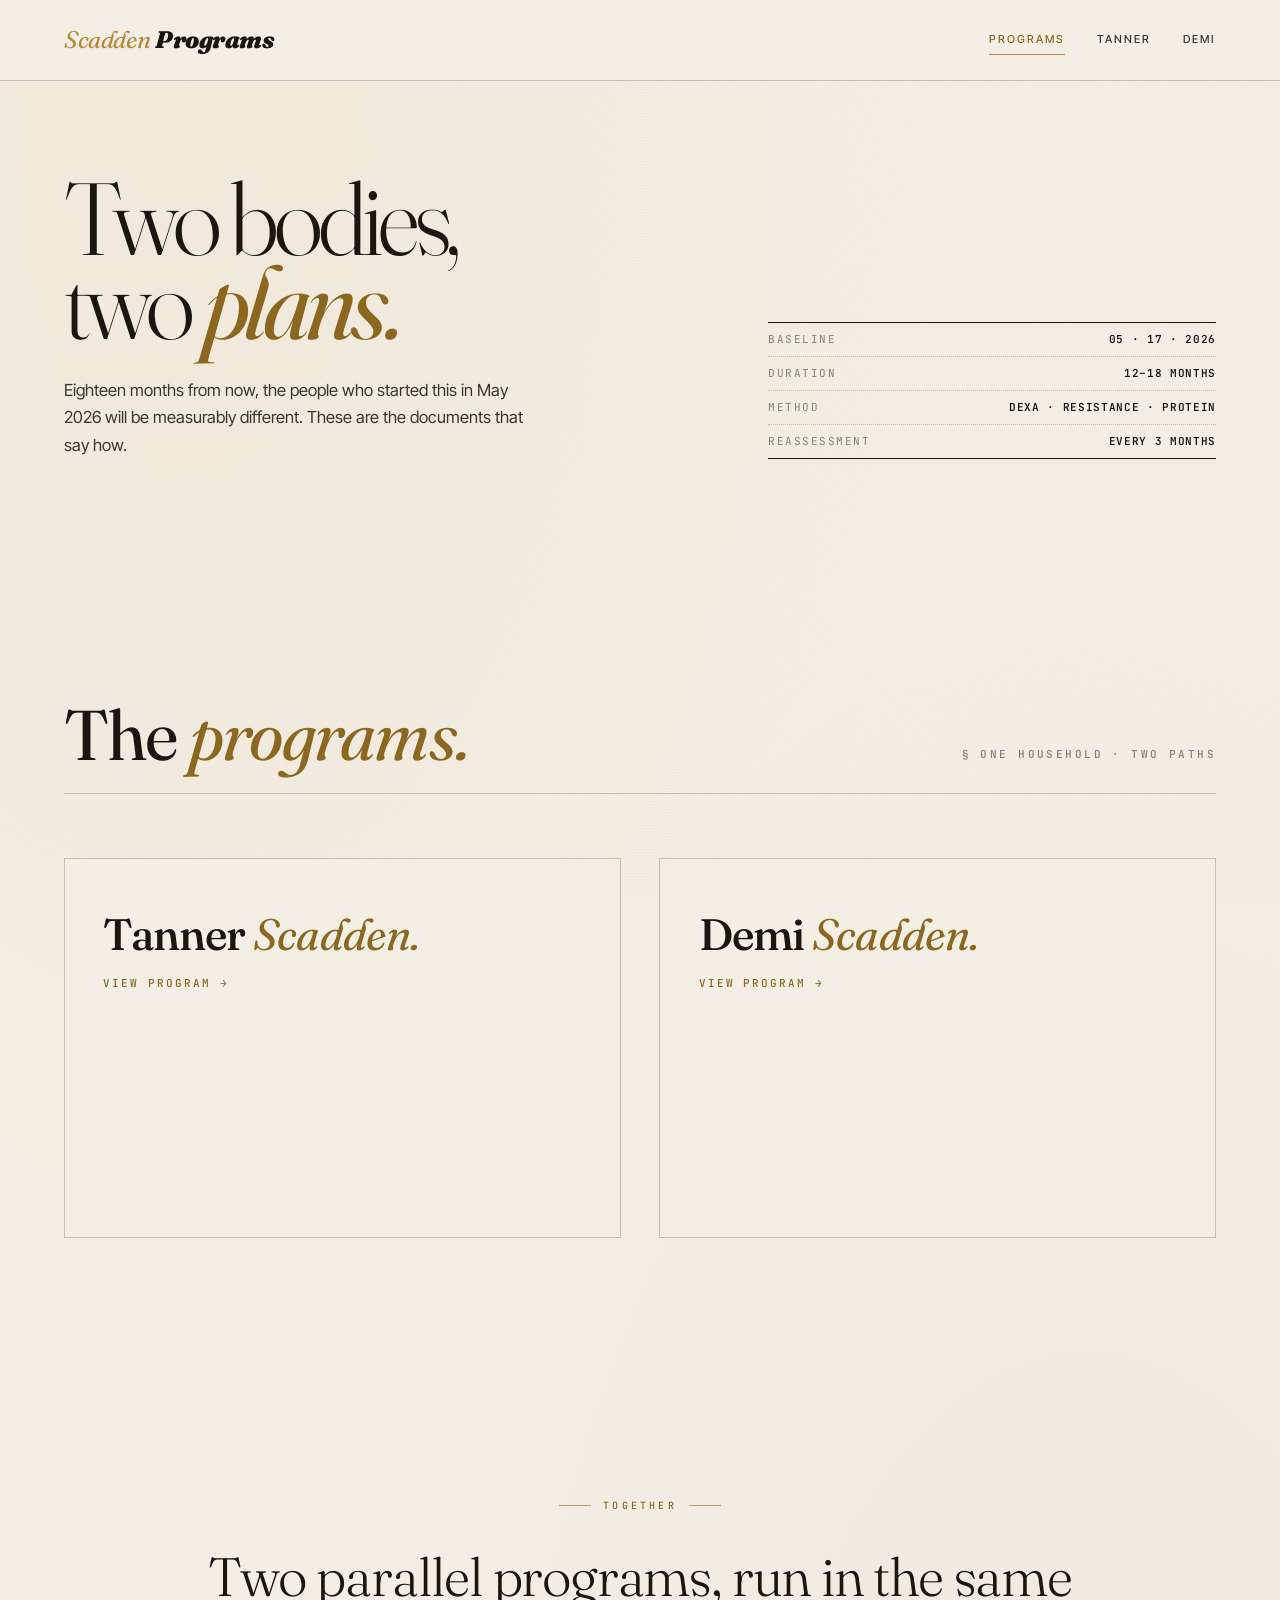
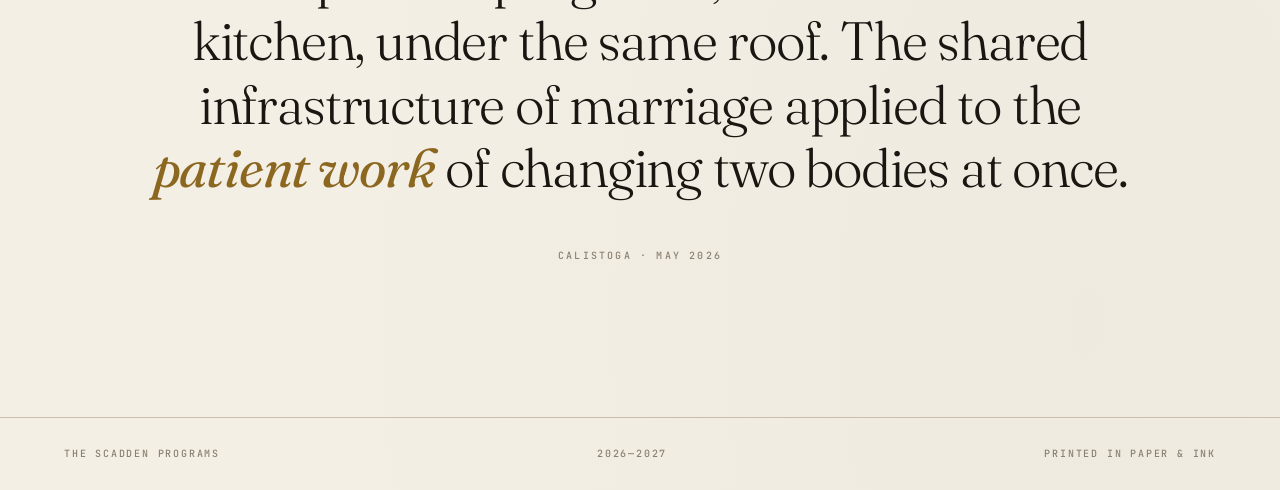
==== commit 8ba9c7ed: "Simplify programs page Co-authored-by: Cursor <cursoragent@cursor.com>" ====
--- a/index.html
+++ b/index.html
@@ -53,31 +53,13 @@
 
       <div class="program-cards">
         <a class="program-card reveal" href="tanner.html">
-          <div class="program-eyebrow">Volume I</div>
           <div class="program-name">Tanner <span class="em">Scadden.</span></div>
-          <p class="program-desc">Eighteen-month bulk, four-month cut.</p>
-          <div class="program-stats">
-            <span>201.7 → 180 LBS</span>
-            <span>30.4 → 15 %BF</span>
-            <span>17.7 → 20.4 FFMI</span>
-          </div>
-          <span class="program-cta">Read the program →</span>
+          <span class="program-cta">View program →</span>
         </a>
 
         <a class="program-card reveal" href="demi.html">
-          <div class="program-eyebrow">Volume II</div>
           <div class="program-name">Demi <span class="em">Scadden.</span></div>
-          <p class="program-tagline">Building strength.</p>
-          <p class="program-desc">
-            A twelve-month recomposition built around protein, resistance bands, and patience. The
-            scale barely moves. The body changes completely.
-          </p>
-          <div class="program-stats">
-            <span>131 → 128 LBS</span>
-            <span>37.5 → 30 %BF</span>
-            <span>14.6 → 15.8 FFMI</span>
-          </div>
-          <span class="program-cta">Read the program →</span>
+          <span class="program-cta">View program →</span>
         </a>
       </div>
     </section>
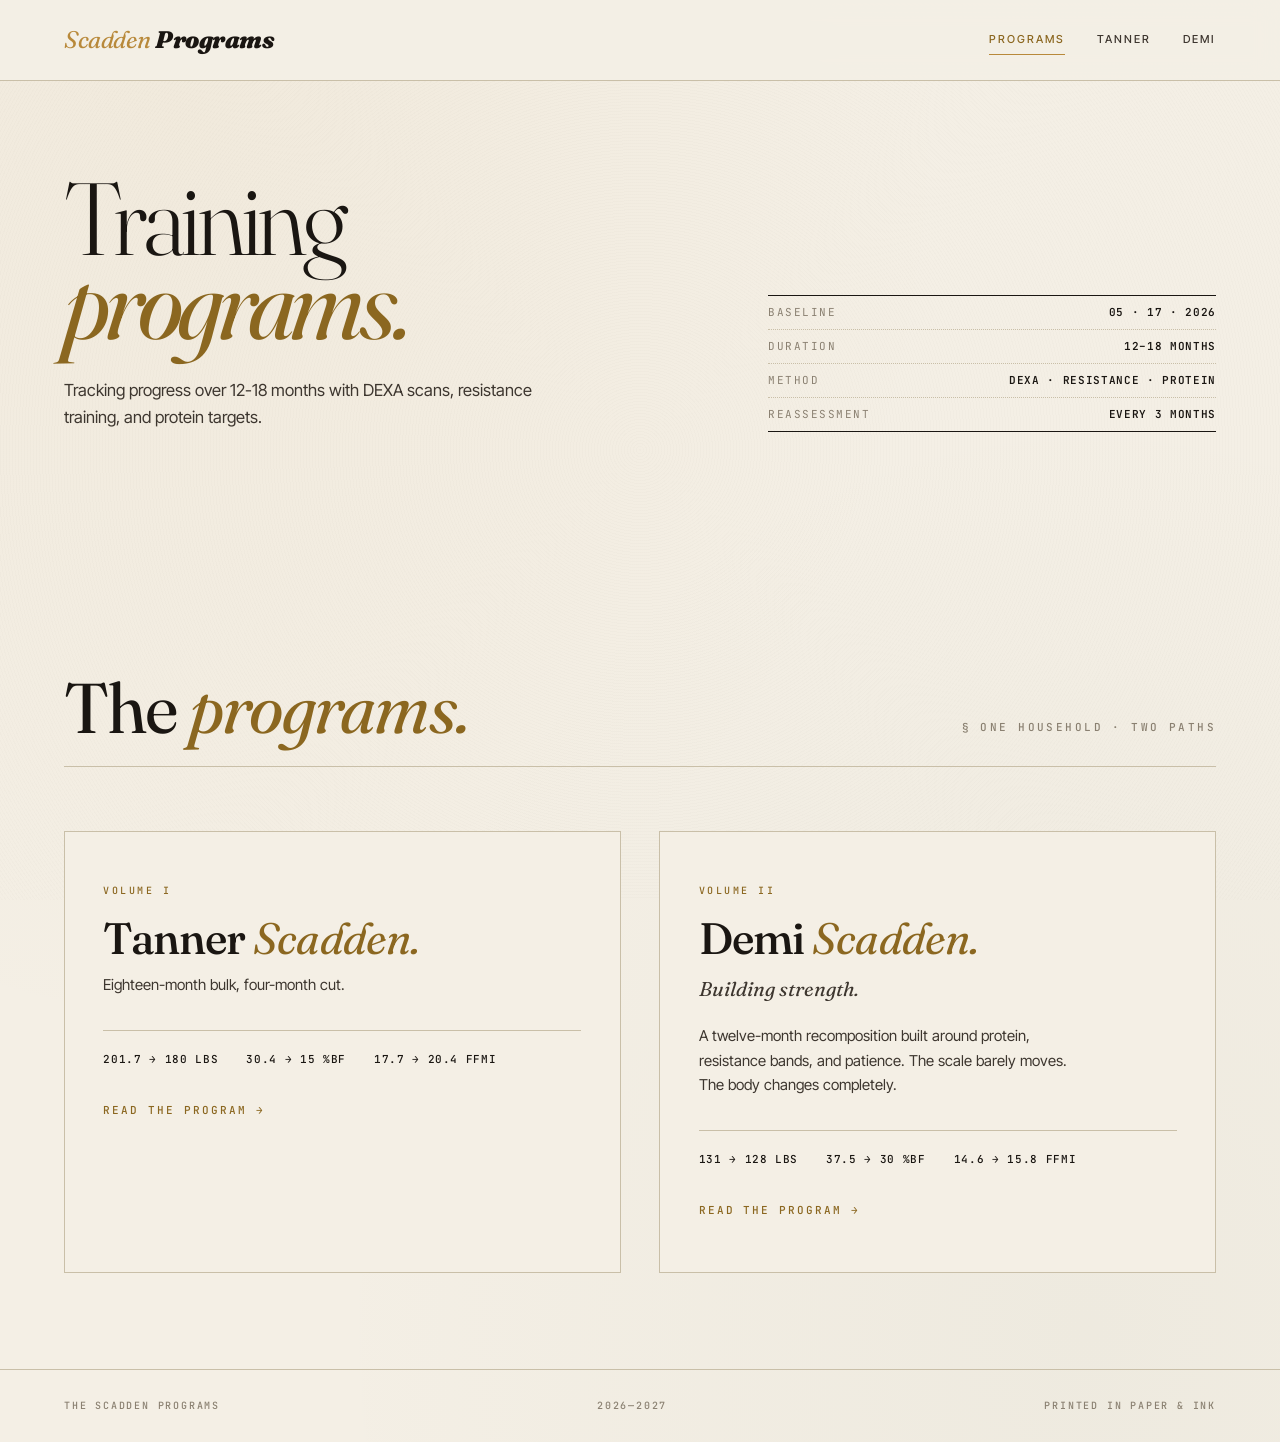
==== commit ab437367: "Simplify home page: remove together section and hero text Co-authored-by: Cursor <cursoragent@cursor" ====
--- a/index.html
+++ b/index.html
@@ -29,12 +29,10 @@
     <section class="hero landing-hero">
       <div>
         <h1 class="hero-title rise" style="animation-delay: 0.1s">
-          Two bodies,<br />
-          two <span class="em">plans.</span>
+          Training <span class="em">programs.</span>
         </h1>
         <p class="hero-sub rise" style="animation-delay: 0.3s">
-          Eighteen months from now, the people who started this in May 2026 will be measurably
-          different. These are the documents that say how.
+          Tracking progress over 12-18 months with DEXA scans, resistance training, and protein targets.
         </p>
       </div>
       <div class="hero-meta rise" style="animation-delay: 0.2s">
@@ -53,24 +51,33 @@
 
       <div class="program-cards">
         <a class="program-card reveal" href="tanner.html">
+          <div class="program-eyebrow">Volume I</div>
           <div class="program-name">Tanner <span class="em">Scadden.</span></div>
-          <span class="program-cta">View program →</span>
+          <p class="program-desc">Eighteen-month bulk, four-month cut.</p>
+          <div class="program-stats">
+            <span>201.7 → 180 LBS</span>
+            <span>30.4 → 15 %BF</span>
+            <span>17.7 → 20.4 FFMI</span>
+          </div>
+          <span class="program-cta">Read the program →</span>
         </a>
 
         <a class="program-card reveal" href="demi.html">
+          <div class="program-eyebrow">Volume II</div>
           <div class="program-name">Demi <span class="em">Scadden.</span></div>
-          <span class="program-cta">View program →</span>
+          <p class="program-tagline">Building strength.</p>
+          <p class="program-desc">
+            A twelve-month recomposition built around protein, resistance bands, and patience. The
+            scale barely moves. The body changes completely.
+          </p>
+          <div class="program-stats">
+            <span>131 → 128 LBS</span>
+            <span>37.5 → 30 %BF</span>
+            <span>14.6 → 15.8 FFMI</span>
+          </div>
+          <span class="program-cta">Read the program →</span>
         </a>
       </div>
-    </section>
-
-    <section class="closing">
-      <div class="closing-mark">TOGETHER</div>
-      <p class="closing-quote">
-        Two parallel programs, run in the same kitchen, under the same roof. The shared infrastructure
-        of marriage applied to the <span class="em">patient work</span> of changing two bodies at once.
-      </p>
-      <div class="closing-sig">Calistoga · May 2026</div>
     </section>
 
     <footer>
